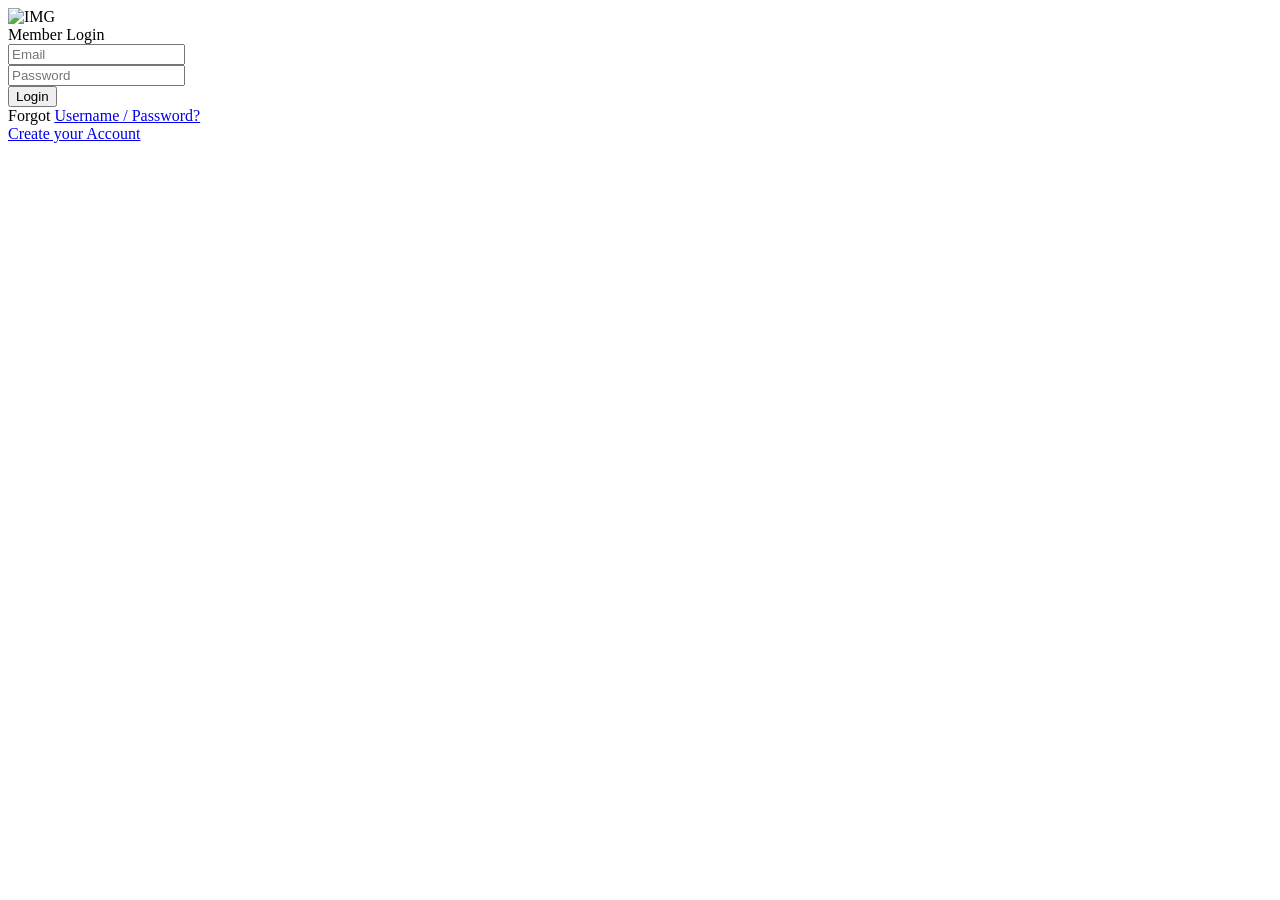
==== LabProject/wwwroot/index.html @ a3f88cd6 "week4 is code push" ====
<!DOCTYPE html>
<html lang="en">
<head>
	<title>Login V1</title>
	<meta charset="UTF-8">
	<meta name="viewport" content="width=device-width, initial-scale=1">
<!--===============================================================================================-->	
	<link rel="icon" type="image/png" href="images/icons/favicon.ico"/>
<!--===============================================================================================-->
	<link rel="stylesheet" type="text/css" href="vendor/bootstrap/css/bootstrap.min.css">
<!--===============================================================================================-->
	<link rel="stylesheet" type="text/css" href="fonts/font-awesome-4.7.0/css/font-awesome.min.css">
<!--===============================================================================================-->
	<link rel="stylesheet" type="text/css" href="vendor/animate/animate.css">
<!--===============================================================================================-->	
	<link rel="stylesheet" type="text/css" href="vendor/css-hamburgers/hamburgers.min.css">
<!--===============================================================================================-->
	<link rel="stylesheet" type="text/css" href="vendor/select2/select2.min.css">
<!--===============================================================================================-->
	<link rel="stylesheet" type="text/css" href="css/util.css">
	<link rel="stylesheet" type="text/css" href="css/main.css">
<!--===============================================================================================-->
</head>
<body>

	<div class="limiter">
		<div class="container-login100">
			<div class="wrap-login100">
				<div class="login100-pic js-tilt" data-tilt>
					<img src="images/img-01.png" alt="IMG">
				</div>

				<form class="login100-form validate-form">
					<span class="login100-form-title">
						Member Login
					</span>

					<div class="wrap-input100 validate-input" data-validate = "Valid email is required: ex@abc.xyz">
						<input class="input100" type="text" name="email" placeholder="Email">
						<span class="focus-input100"></span>
						<span class="symbol-input100">
							<i class="fa fa-envelope" aria-hidden="true"></i>
						</span>
					</div>

					<div class="wrap-input100 validate-input" data-validate = "Password is required">
						<input class="input100" type="password" name="pass" placeholder="Password">
						<span class="focus-input100"></span>
						<span class="symbol-input100">
							<i class="fa fa-lock" aria-hidden="true"></i>
						</span>
					</div>

					<div class="container-login100-form-btn">
						<button class="login100-form-btn">
							Login
						</button>
					</div>

					<div class="text-center p-t-12">
						<span class="txt1">
							Forgot
						</span>
						<a class="txt2" href="#">
							Username / Password?
						</a>
					</div>

					<div class="text-center p-t-136">
						<a class="txt2" href="#">
							Create your Account
							<i class="fa fa-long-arrow-right m-l-5" aria-hidden="true"></i>
						</a>
					</div>
				</form>
			</div>
		</div>
	</div>




<!--===============================================================================================-->
	<script src="vendor/jquery/jquery-3.2.1.min.js"></script>
<!--===============================================================================================-->
	<script src="vendor/bootstrap/js/popper.js"></script>
	<script src="vendor/bootstrap/js/bootstrap.min.js"></script>
<!--===============================================================================================-->
	<script src="vendor/select2/select2.min.js"></script>
<!--===============================================================================================-->
	<script src="vendor/tilt/tilt.jquery.min.js"></script>
	<script >
		$('.js-tilt').tilt({
			scale: 1.1
		})
	</script>
<!-- Global site tag (gtag.js) - Google Analytics -->
<script async src="https://www.googletagmanager.com/gtag/js?id=UA-23581568-13"></script>
<script>
  window.dataLayer = window.dataLayer || [];
  function gtag(){dataLayer.push(arguments);}
  gtag('js', new Date());

  gtag('config', 'UA-23581568-13');
</script>

<!--===============================================================================================-->
	<script src="js/main.js"></script>

</body>
</html>
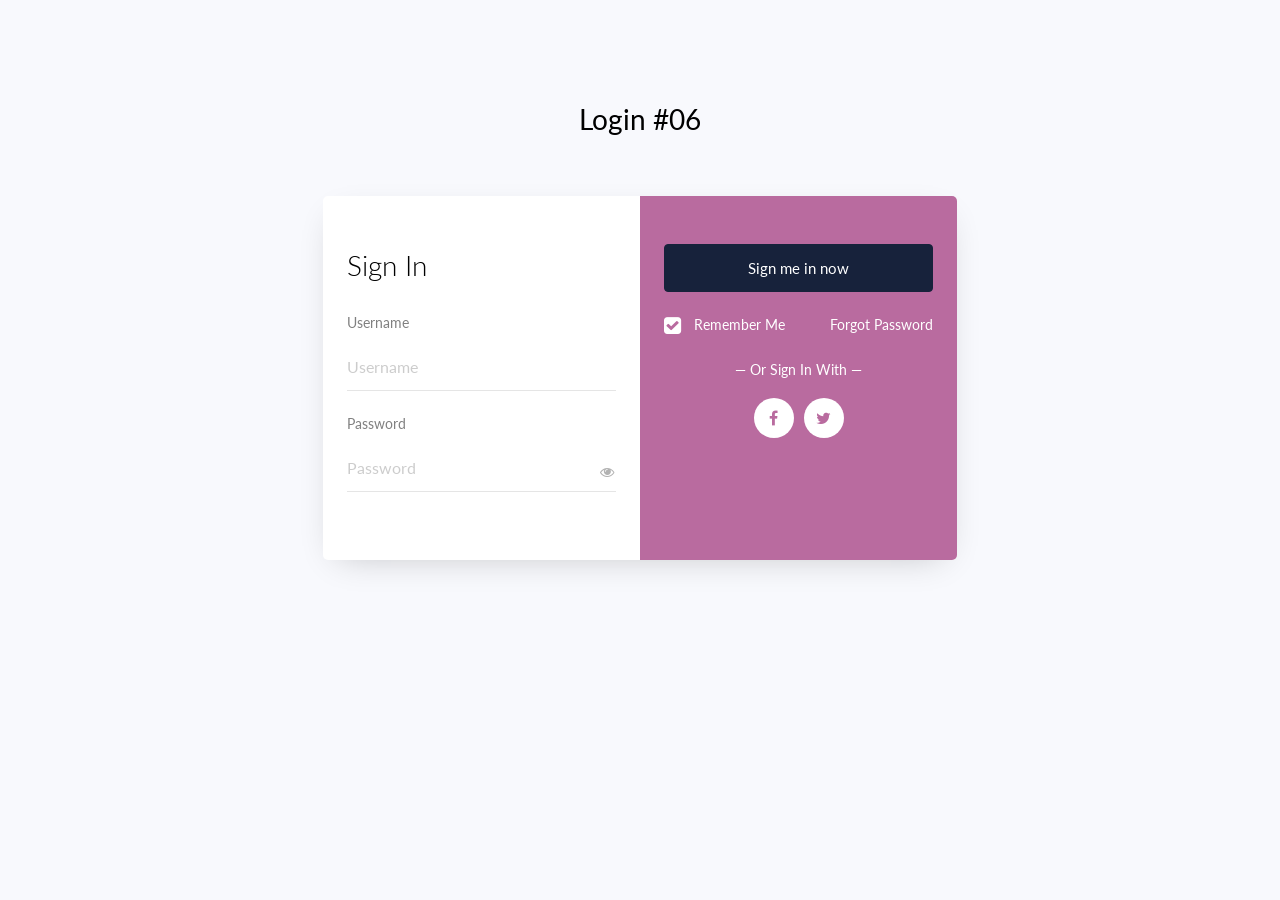
==== commit b30df766: "week4 codes submitted." ====
--- a/LabProject/wwwroot/index.html
+++ b/LabProject/wwwroot/index.html
@@ -1,111 +1,78 @@
-<!DOCTYPE html>
+<!doctype html>
 <html lang="en">
-<head>
-	<title>Login V1</title>
-	<meta charset="UTF-8">
-	<meta name="viewport" content="width=device-width, initial-scale=1">
-<!--===============================================================================================-->	
-	<link rel="icon" type="image/png" href="images/icons/favicon.ico"/>
-<!--===============================================================================================-->
-	<link rel="stylesheet" type="text/css" href="vendor/bootstrap/css/bootstrap.min.css">
-<!--===============================================================================================-->
-	<link rel="stylesheet" type="text/css" href="fonts/font-awesome-4.7.0/css/font-awesome.min.css">
-<!--===============================================================================================-->
-	<link rel="stylesheet" type="text/css" href="vendor/animate/animate.css">
-<!--===============================================================================================-->	
-	<link rel="stylesheet" type="text/css" href="vendor/css-hamburgers/hamburgers.min.css">
-<!--===============================================================================================-->
-	<link rel="stylesheet" type="text/css" href="vendor/select2/select2.min.css">
-<!--===============================================================================================-->
-	<link rel="stylesheet" type="text/css" href="css/util.css">
-	<link rel="stylesheet" type="text/css" href="css/main.css">
-<!--===============================================================================================-->
-</head>
-<body>
+  <head>
+  	<title>Login 06</title>
+    <meta charset="utf-8">
+    <meta name="viewport" content="width=device-width, initial-scale=1, shrink-to-fit=no">
 
-	<div class="limiter">
-		<div class="container-login100">
-			<div class="wrap-login100">
-				<div class="login100-pic js-tilt" data-tilt>
-					<img src="images/img-01.png" alt="IMG">
+	<link href="https://fonts.googleapis.com/css?family=Lato:300,400,700&display=swap" rel="stylesheet">
+
+	<link rel="stylesheet" href="https://stackpath.bootstrapcdn.com/font-awesome/4.7.0/css/font-awesome.min.css">
+	
+	<link rel="stylesheet" href="css/style.css">
+
+	</head>
+	<body>
+	<section class="ftco-section">
+		<div class="container">
+			<div class="row justify-content-center">
+				<div class="col-md-6 text-center mb-5">
+					<h2 class="heading-section">Login #06</h2>
 				</div>
-
-				<form class="login100-form validate-form">
-					<span class="login100-form-title">
-						Member Login
-					</span>
-
-					<div class="wrap-input100 validate-input" data-validate = "Valid email is required: ex@abc.xyz">
-						<input class="input100" type="text" name="email" placeholder="Email">
-						<span class="focus-input100"></span>
-						<span class="symbol-input100">
-							<i class="fa fa-envelope" aria-hidden="true"></i>
-						</span>
-					</div>
-
-					<div class="wrap-input100 validate-input" data-validate = "Password is required">
-						<input class="input100" type="password" name="pass" placeholder="Password">
-						<span class="focus-input100"></span>
-						<span class="symbol-input100">
-							<i class="fa fa-lock" aria-hidden="true"></i>
-						</span>
-					</div>
-
-					<div class="container-login100-form-btn">
-						<button class="login100-form-btn">
-							Login
-						</button>
-					</div>
-
-					<div class="text-center p-t-12">
-						<span class="txt1">
-							Forgot
-						</span>
-						<a class="txt2" href="#">
-							Username / Password?
-						</a>
-					</div>
-
-					<div class="text-center p-t-136">
-						<a class="txt2" href="#">
-							Create your Account
-							<i class="fa fa-long-arrow-right m-l-5" aria-hidden="true"></i>
-						</a>
-					</div>
-				</form>
+			</div>
+			<div class="row justify-content-center">
+				<div class="col-md-12 col-lg-7">
+					<div class="login-wrap">
+						<form action="#" class="signin-form d-md-flex">
+							<div class="half p-4 py-md-5">
+			      		<div class="w-100">
+			      			<h3 class="mb-4">Sign In</h3>
+			      		</div>
+			      		<div class="form-group mt-3">
+			      			<label class="label" for="name">Username</label>
+			      			<input type="text" class="form-control" placeholder="Username" required>
+			      		</div>
+		            <div class="form-group">
+		            	<label class="label" for="password">Password</label>
+		              <input id="password-field" type="password" class="form-control" placeholder="Password" required>
+		              <span toggle="#password-field" class="fa fa-fw fa-eye field-icon toggle-password"></span>
+		            </div>
+		          </div>
+							<div class="half p-4 py-md-5 bg-primary">
+		            <div class="form-group">
+		            	<button type="submit" class="form-control btn btn-secondary rounded submit px-3">Sign me in now</button>
+		            </div>
+		            <div class="form-group d-md-flex">
+		            	<div class="w-50 text-left">
+			            	<label class="checkbox-wrap checkbox-primary mb-0">Remember Me
+									  <input type="checkbox" checked>
+									  <span class="checkmark"></span>
+										</label>
+									</div>
+									<div class="w-50 text-md-right">
+										<a href="#">Forgot Password</a>
+									</div>
+		            </div>
+		            <p class="w-100 text-center" style="color:white;">&mdash; Or Sign In With &mdash;</p>
+			          <div class="w-100">
+									<p class="social-media d-flex justify-content-center">
+										<a href="#" class="social-icon d-flex align-items-center justify-content-center"><span class="fa fa-facebook"></span></a>
+										<a href="#" class="social-icon d-flex align-items-center justify-content-center"><span class="fa fa-twitter"></span></a>
+									</p>
+								</div>
+		          </div>
+	          </form>
+	        </div>
+	      </div>
 			</div>
 		</div>
-	</div>
+	</section>
 
+	<script src="js/jquery.min.js"></script>
+  <script src="js/popper.js"></script>
+  <script src="js/bootstrap.min.js"></script>
+  <script src="js/main.js"></script>
 
+	</body>
+</html>
 
-
-<!--===============================================================================================-->
-	<script src="vendor/jquery/jquery-3.2.1.min.js"></script>
-<!--===============================================================================================-->
-	<script src="vendor/bootstrap/js/popper.js"></script>
-	<script src="vendor/bootstrap/js/bootstrap.min.js"></script>
-<!--===============================================================================================-->
-	<script src="vendor/select2/select2.min.js"></script>
-<!--===============================================================================================-->
-	<script src="vendor/tilt/tilt.jquery.min.js"></script>
-	<script >
-		$('.js-tilt').tilt({
-			scale: 1.1
-		})
-	</script>
-<!-- Global site tag (gtag.js) - Google Analytics -->
-<script async src="https://www.googletagmanager.com/gtag/js?id=UA-23581568-13"></script>
-<script>
-  window.dataLayer = window.dataLayer || [];
-  function gtag(){dataLayer.push(arguments);}
-  gtag('js', new Date());
-
-  gtag('config', 'UA-23581568-13');
-</script>
-
-<!--===============================================================================================-->
-	<script src="js/main.js"></script>
-
-</body>
-</html>
